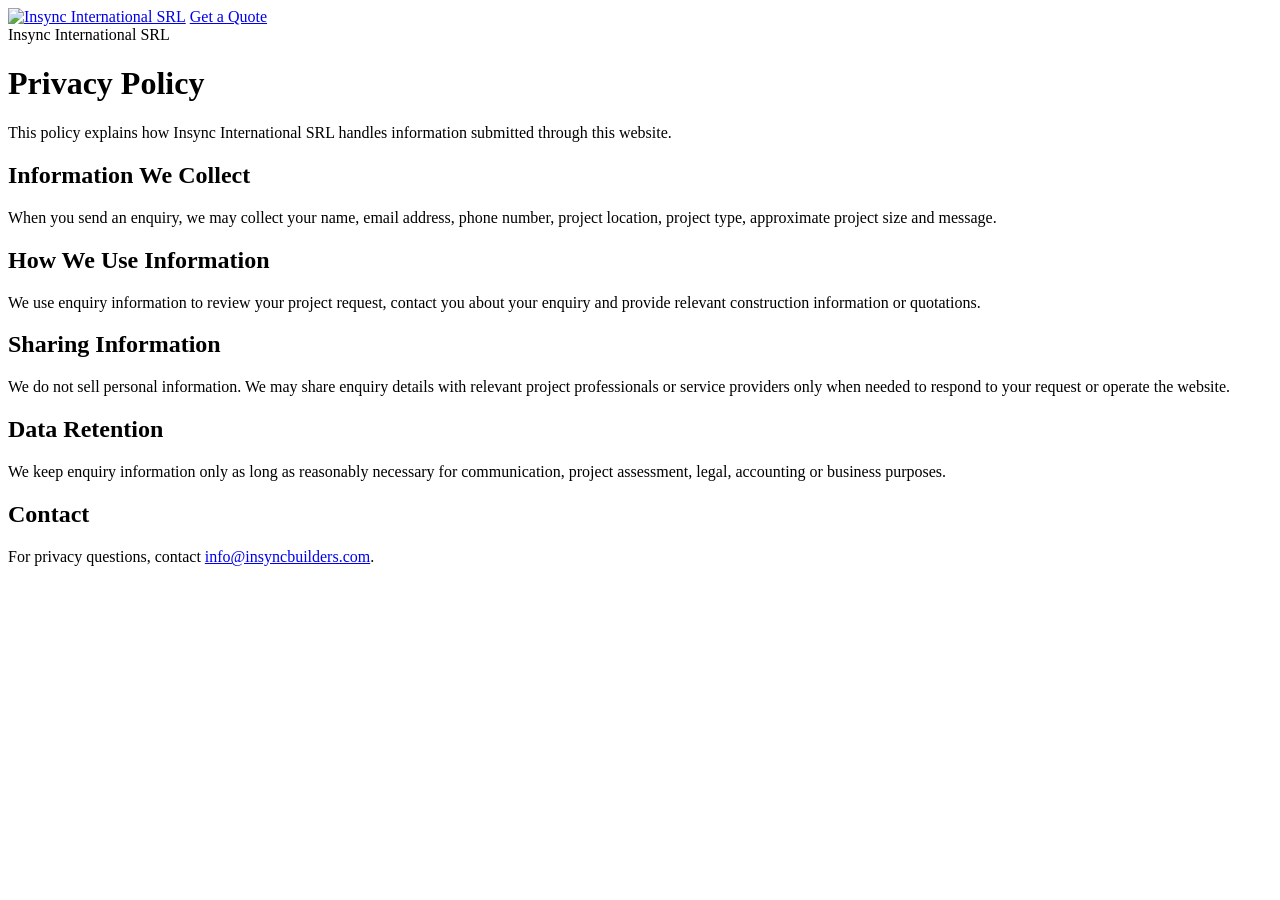
==== privacy-policy.html @ bcb9f0fe "Add files via upload" ====
<!DOCTYPE html>
<html lang="en">

<head>
  <meta charset="UTF-8">
  <meta name="viewport" content="width=device-width, initial-scale=1.0">
  <title>Privacy Policy | Insync International SRL</title>
  <meta name="description" content="Privacy Policy for Insync International SRL website enquiries.">
  <link rel="shortcut icon" type="image/x-icon" href="assets/img/fevicon.svg">
  <link rel="stylesheet" href="assets/css/vendor.css">
  <link rel="stylesheet" href="assets/css/insync-custom.css">
</head>

<body>
  <header class="site-header">
    <nav class="navbar">
      <div class="container">
        <a class="navbar-brand" href="index.html"><img src="assets/img/logo.png" alt="Insync International SRL"></a>
        <a class="quote-btn" href="index.html#contact">Get a Quote</a>
      </div>
    </nav>
  </header>
  <main class="legal-page">
    <div class="container">
      <span class="eyebrow">Insync International SRL</span>
      <h1>Privacy Policy</h1>
      <p>This policy explains how Insync International SRL handles information submitted through this website.</p>
      <h2>Information We Collect</h2>
      <p>When you send an enquiry, we may collect your name, email address, phone number, project location, project type, approximate project size and message.</p>
      <h2>How We Use Information</h2>
      <p>We use enquiry information to review your project request, contact you about your enquiry and provide relevant construction information or quotations.</p>
      <h2>Sharing Information</h2>
      <p>We do not sell personal information. We may share enquiry details with relevant project professionals or service providers only when needed to respond to your request or operate the website.</p>
      <h2>Data Retention</h2>
      <p>We keep enquiry information only as long as reasonably necessary for communication, project assessment, legal, accounting or business purposes.</p>
      <h2>Contact</h2>
      <p>For privacy questions, contact <a href="mailto:info@insyncbuilders.com">info@insyncbuilders.com</a>.</p>
    </div>
  </main>
</body>

</html>
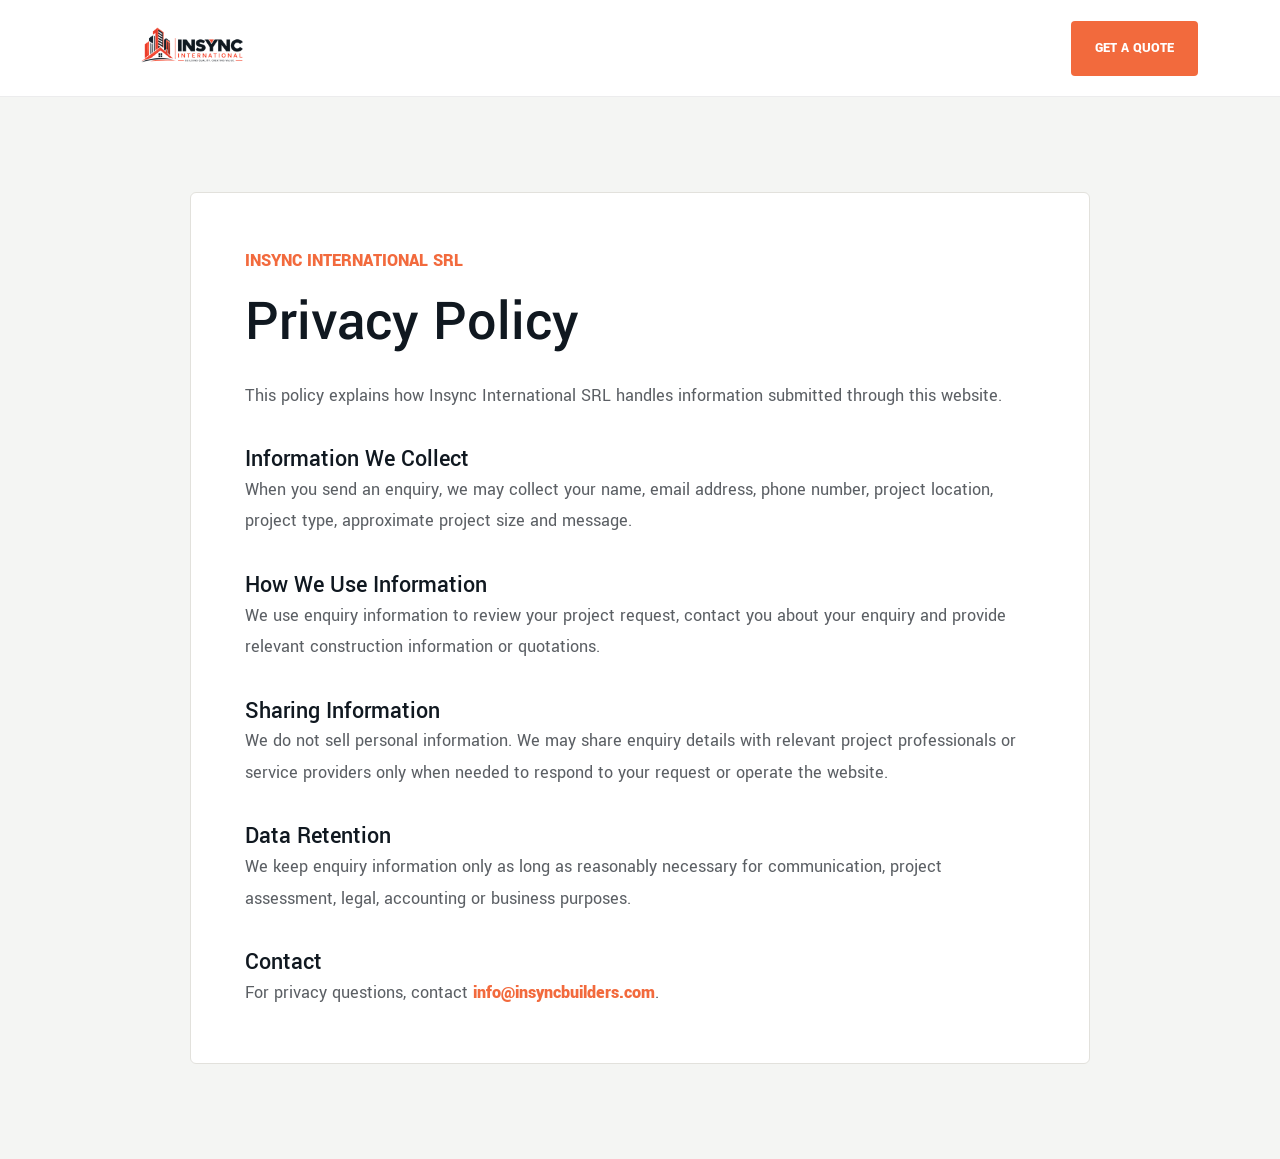
==== commit 43faf081: "Load Yantramanav via <link> so the site font actually applies" ====
--- a/privacy-policy.html
+++ b/privacy-policy.html
@@ -7,6 +7,9 @@
   <title>Privacy Policy | Insync International SRL</title>
   <meta name="description" content="Privacy Policy for Insync International SRL website enquiries.">
   <link rel="shortcut icon" type="image/x-icon" href="assets/img/fevicon.svg">
+  <link rel="preconnect" href="https://fonts.googleapis.com">
+  <link rel="preconnect" href="https://fonts.gstatic.com" crossorigin>
+  <link rel="stylesheet" href="https://fonts.googleapis.com/css2?family=Yantramanav:wght@100;300;400;500;700;900&display=swap">
   <link rel="stylesheet" href="assets/css/vendor.css">
   <link rel="stylesheet" href="assets/css/insync-custom.css">
 </head>
--- a/assets/css/insync-custom.css
+++ b/assets/css/insync-custom.css
@@ -0,0 +1,907 @@
+:root {
+  --insync-navy: #101820;
+  --insync-charcoal: #24272b;
+  --insync-coral: #f26a3d;
+  --insync-gold: #d7a94b;
+  --insync-ash: #f4f5f3;
+  --insync-line: #e2e1dc;
+  --insync-text: #5b5f64;
+}
+
+html {
+  scroll-behavior: smooth;
+}
+
+body {
+  color: var(--insync-charcoal);
+  background: #fff;
+}
+
+body,
+button,
+input,
+select,
+textarea {
+  letter-spacing: 0;
+}
+
+a {
+  text-decoration: none;
+}
+
+.site-header {
+  position: sticky;
+  top: 0;
+  z-index: 50;
+  background: rgba(255, 255, 255, 0.96);
+  border-bottom: 1px solid rgba(16, 24, 32, 0.08);
+  backdrop-filter: blur(10px);
+}
+
+.site-header .navbar {
+  min-height: 96px;
+}
+
+.navbar-brand img {
+  width: 220px;
+  max-height: 68px;
+  object-fit: contain;
+}
+
+.navbar-toggler {
+  border: 0;
+  box-shadow: none !important;
+}
+
+.navbar-toggler-icon {
+  background-image: none;
+  position: relative;
+  width: 30px;
+  height: 18px;
+  border-top: 2px solid var(--insync-navy);
+  border-bottom: 2px solid var(--insync-navy);
+}
+
+.navbar-toggler-icon::after {
+  content: "";
+  position: absolute;
+  left: 0;
+  right: 0;
+  top: 7px;
+  border-top: 2px solid var(--insync-navy);
+}
+
+.site-header .nav-link {
+  color: var(--insync-navy);
+  font-weight: 700;
+  padding: 12px 14px !important;
+}
+
+.site-header .nav-link:hover,
+.site-header .nav-link:focus {
+  color: var(--insync-coral);
+}
+
+.quote-btn,
+.hero-actions a,
+.text-btn,
+.final-cta a,
+.contact-actions a,
+.enquiry-form button {
+  display: inline-flex;
+  align-items: center;
+  justify-content: center;
+  min-height: 48px;
+  padding: 14px 24px;
+  border-radius: 4px;
+  background: var(--insync-coral);
+  color: #fff;
+  font-weight: 800;
+  text-transform: uppercase;
+  font-size: 14px;
+  border: 0;
+}
+
+.quote-btn:hover,
+.hero-actions a:hover,
+.text-btn:hover,
+.final-cta a:hover,
+.contact-actions a:hover,
+.enquiry-form button:hover {
+  background: var(--insync-navy);
+  color: #fff;
+}
+
+.hero-slider {
+  height: min(760px, calc(100vh - 86px));
+  min-height: 620px;
+}
+
+.hero-slide {
+  position: relative;
+  display: flex;
+  align-items: center;
+  overflow: hidden;
+  background-image: linear-gradient(90deg, rgba(16, 24, 32, 0.9), rgba(16, 24, 32, 0.58), rgba(16, 24, 32, 0.3)), var(--hero-image);
+  background-size: cover;
+  background-position: center;
+}
+
+.hero-slide::after {
+  content: "";
+  position: absolute;
+  inset: auto 0 0 0;
+  height: 10px;
+  background: linear-gradient(90deg, var(--insync-coral), var(--insync-gold));
+}
+
+.hero-content {
+  position: relative;
+  z-index: 1;
+  color: #fff;
+  padding-top: 40px;
+}
+
+.hero-content span,
+.eyebrow,
+.final-cta span {
+  display: inline-block;
+  color: var(--insync-coral);
+  font-weight: 900;
+  text-transform: uppercase;
+  letter-spacing: 0;
+  margin-bottom: 14px;
+}
+
+.hero-content h1 {
+  max-width: 790px;
+  color: #fff;
+  font-size: clamp(42px, 7vw, 82px);
+  line-height: 0.98;
+  margin-bottom: 24px;
+}
+
+.hero-content p {
+  max-width: 740px;
+  color: rgba(255, 255, 255, 0.9);
+  font-size: 20px;
+  line-height: 1.65;
+  margin-bottom: 32px;
+}
+
+.hero-actions {
+  display: flex;
+  flex-wrap: wrap;
+  gap: 14px;
+}
+
+.hero-actions a + a {
+  background: #fff;
+  color: var(--insync-navy);
+}
+
+.hero-controls {
+  position: absolute;
+  left: 50%;
+  bottom: 42px;
+  transform: translateX(-50%);
+  z-index: 2;
+}
+
+.swiper-pagination {
+  position: static;
+  text-align: left;
+}
+
+.swiper-pagination-bullet {
+  width: 34px;
+  height: 4px;
+  border-radius: 0;
+  background: #fff;
+  opacity: 0.5;
+}
+
+.swiper-pagination-bullet-active {
+  background: var(--insync-coral);
+  opacity: 1;
+}
+
+.highlights {
+  background: var(--insync-navy);
+  color: #fff;
+}
+
+.highlight-grid {
+  display: grid;
+  grid-template-columns: repeat(4, 1fr);
+}
+
+.highlight-grid div {
+  min-height: 150px;
+  padding: 36px 30px;
+  border-left: 1px solid rgba(255, 255, 255, 0.12);
+}
+
+.highlight-grid div:last-child {
+  border-right: 1px solid rgba(255, 255, 255, 0.12);
+}
+
+.highlight-grid strong {
+  display: block;
+  color: #fff;
+  text-transform: uppercase;
+  font-size: 24px;
+  margin-bottom: 8px;
+}
+
+.highlight-grid span {
+  color: rgba(255, 255, 255, 0.72);
+}
+
+.section {
+  padding: 110px 0;
+}
+
+.section-title {
+  max-width: 760px;
+  margin: 0 auto 48px;
+  text-align: center;
+}
+
+.section-title h2,
+.about-section h2,
+.approach-copy h2,
+.standards-section h2,
+.contact-section h2,
+.final-cta h2 {
+  color: var(--insync-navy);
+  font-size: clamp(34px, 4vw, 54px);
+  line-height: 1.08;
+  margin-bottom: 18px;
+}
+
+.section-title p,
+.about-section p,
+.approach-copy p,
+.standards-section p,
+.contact-section p {
+  color: var(--insync-text);
+  font-size: 17px;
+  line-height: 1.75;
+}
+
+.image-stack {
+  position: relative;
+  min-height: 570px;
+}
+
+.image-stack img {
+  position: absolute;
+  object-fit: cover;
+  box-shadow: 0 24px 60px rgba(16, 24, 32, 0.16);
+}
+
+.image-stack img:first-child {
+  inset: 0 90px 70px 0;
+  width: calc(100% - 90px);
+  height: 500px;
+  background: var(--insync-ash);
+}
+
+.image-stack img:last-child {
+  right: 0;
+  bottom: 0;
+  width: 48%;
+  height: 250px;
+  border: 10px solid #fff;
+}
+
+.mini-feature {
+  display: flex;
+  gap: 18px;
+  padding: 20px 0;
+  border-top: 1px solid var(--insync-line);
+}
+
+.mini-feature i {
+  width: 52px;
+  height: 52px;
+  display: inline-flex;
+  align-items: center;
+  justify-content: center;
+  flex: 0 0 52px;
+  background: rgba(242, 106, 61, 0.12);
+  color: var(--insync-coral);
+  border-radius: 4px;
+  font-size: 22px;
+}
+
+.mini-feature strong {
+  display: block;
+  color: var(--insync-navy);
+  font-size: 20px;
+}
+
+.mini-feature span {
+  display: block;
+  color: var(--insync-text);
+  line-height: 1.55;
+}
+
+.services-section,
+.work-section,
+.faq-section {
+  background: var(--insync-ash);
+}
+
+.service-grid,
+.why-grid,
+.standards-grid {
+  display: grid;
+  grid-template-columns: repeat(3, 1fr);
+  gap: 24px;
+}
+
+.service-grid article,
+.project-grid article,
+.why-grid div,
+.standards-grid div,
+.work-grid div,
+.contact-card {
+  background: #fff;
+  border: 1px solid var(--insync-line);
+  border-radius: 6px;
+}
+
+.service-grid img {
+  width: 100%;
+  height: 210px;
+  object-fit: cover;
+  border-radius: 6px 6px 0 0;
+}
+
+.service-grid article {
+  overflow: hidden;
+}
+
+.service-grid h3,
+.why-grid h3,
+.work-grid h3,
+.standards-grid h3,
+.project-grid h3 {
+  color: var(--insync-navy);
+  font-size: 22px;
+  line-height: 1.25;
+}
+
+.service-grid h3,
+.service-grid p,
+.service-grid a {
+  margin-left: 24px;
+  margin-right: 24px;
+}
+
+.service-grid h3 {
+  margin-top: 24px;
+}
+
+.service-grid p,
+.why-grid p,
+.work-grid p,
+.standards-grid p,
+.project-grid p {
+  color: var(--insync-text);
+  line-height: 1.65;
+}
+
+.service-link {
+  display: inline-block;
+  color: var(--insync-coral);
+  font-weight: 900;
+  text-transform: uppercase;
+  margin-bottom: 26px;
+}
+
+.filter-row {
+  display: flex;
+  justify-content: center;
+  gap: 10px;
+  flex-wrap: wrap;
+  margin-bottom: 30px;
+}
+
+.filter-row button {
+  border: 1px solid var(--insync-line);
+  background: #fff;
+  color: var(--insync-navy);
+  border-radius: 4px;
+  min-height: 44px;
+  padding: 10px 18px;
+  font-weight: 900;
+  text-transform: uppercase;
+}
+
+.filter-row button.active,
+.filter-row button:hover {
+  background: var(--insync-coral);
+  color: #fff;
+  border-color: var(--insync-coral);
+}
+
+.project-grid {
+  display: grid;
+  grid-template-columns: repeat(3, 1fr);
+  gap: 24px;
+}
+
+.project-grid article {
+  position: relative;
+  min-height: 430px;
+  overflow: hidden;
+  display: flex;
+  align-items: end;
+}
+
+.project-grid img {
+  position: absolute;
+  inset: 0;
+  width: 100%;
+  height: 100%;
+  object-fit: cover;
+}
+
+.project-grid article::after {
+  content: "";
+  position: absolute;
+  inset: 0;
+  background: linear-gradient(180deg, rgba(16, 24, 32, 0.06), rgba(16, 24, 32, 0.88));
+}
+
+.project-grid div {
+  position: relative;
+  z-index: 1;
+  padding: 28px;
+}
+
+.project-grid span {
+  display: inline-flex;
+  background: var(--insync-coral);
+  color: #fff;
+  padding: 6px 10px;
+  border-radius: 4px;
+  text-transform: uppercase;
+  font-size: 12px;
+  font-weight: 900;
+  margin-bottom: 12px;
+}
+
+.project-grid h3,
+.project-grid p {
+  color: #fff;
+}
+
+.approach-band {
+  min-height: 600px;
+  display: flex;
+  align-items: center;
+  background-image: linear-gradient(90deg, rgba(16, 24, 32, 0.9), rgba(16, 24, 32, 0.45)), url("https://images.unsplash.com/photo-1503387762-592deb58ef4e?auto=format&fit=crop&w=1800&q=82");
+  background-size: cover;
+  background-position: center;
+  color: #fff;
+}
+
+.approach-copy {
+  max-width: 680px;
+}
+
+.approach-copy h2,
+.approach-copy p {
+  color: #fff;
+}
+
+.why-grid div,
+.standards-grid div,
+.work-grid div {
+  padding: 30px;
+}
+
+.why-grid i {
+  color: var(--insync-coral);
+  font-size: 32px;
+  margin-bottom: 18px;
+}
+
+.work-grid {
+  display: grid;
+  grid-template-columns: repeat(4, 1fr);
+  gap: 20px;
+  counter-reset: work;
+}
+
+.work-grid span {
+  display: block;
+  color: var(--insync-coral);
+  font-size: 34px;
+  line-height: 1;
+  font-weight: 900;
+  margin-bottom: 18px;
+}
+
+.build-list {
+  display: grid;
+  grid-template-columns: repeat(3, 1fr);
+  gap: 16px;
+}
+
+.build-list span {
+  min-height: 86px;
+  display: flex;
+  align-items: center;
+  padding: 24px 28px;
+  background: var(--insync-navy);
+  color: #fff;
+  border-left: 6px solid var(--insync-coral);
+  font-size: 22px;
+  font-weight: 900;
+}
+
+.standards-section {
+  background: var(--insync-navy);
+}
+
+.standards-section h2,
+.standards-section p {
+  color: #fff;
+}
+
+.standards-grid {
+  grid-template-columns: repeat(2, 1fr);
+}
+
+.standards-grid div {
+  background: rgba(255, 255, 255, 0.07);
+  border-color: rgba(255, 255, 255, 0.12);
+}
+
+.standards-grid h3,
+.standards-grid p {
+  color: #fff;
+}
+
+.accordion {
+  max-width: 920px;
+  margin: 0 auto;
+}
+
+.accordion-item {
+  border: 1px solid var(--insync-line);
+  border-radius: 6px !important;
+  margin-bottom: 12px;
+  overflow: hidden;
+}
+
+.accordion-button {
+  color: var(--insync-navy);
+  font-weight: 900;
+  box-shadow: none !important;
+}
+
+.accordion-button:not(.collapsed) {
+  color: #fff;
+  background: var(--insync-coral);
+}
+
+.contact-section {
+  background: #fff;
+}
+
+.enquiry-form {
+  margin-top: 28px;
+}
+
+.enquiry-form label {
+  display: block;
+  color: var(--insync-navy);
+  font-weight: 800;
+  font-size: 14px;
+}
+
+.enquiry-form input,
+.enquiry-form select,
+.enquiry-form textarea {
+  display: block;
+  width: 100%;
+  min-height: 52px;
+  border: 1px solid var(--insync-line);
+  border-radius: 4px;
+  padding: 12px 14px;
+  margin-top: 8px;
+  color: var(--insync-navy);
+  background: #fff;
+}
+
+.enquiry-form textarea {
+  resize: vertical;
+}
+
+.enquiry-form input:focus,
+.enquiry-form select:focus,
+.enquiry-form textarea:focus {
+  outline: 3px solid rgba(242, 106, 61, 0.2);
+  border-color: var(--insync-coral);
+}
+
+.hidden {
+  display: none !important;
+}
+
+.consent {
+  margin: 16px 0 22px;
+  font-size: 14px !important;
+}
+
+.contact-card {
+  padding: 34px;
+  background: var(--insync-navy);
+  color: #fff;
+  border: 0;
+}
+
+.contact-card h2,
+.contact-card a,
+.contact-card dd {
+  color: #fff;
+}
+
+.contact-card dt {
+  color: var(--insync-coral);
+  font-weight: 900;
+  text-transform: uppercase;
+  margin-top: 18px;
+}
+
+.contact-card dd {
+  margin: 4px 0 0;
+}
+
+.contact-actions {
+  display: flex;
+  flex-wrap: wrap;
+  gap: 10px;
+  margin-top: 26px;
+}
+
+.contact-actions a {
+  min-height: 42px;
+  padding: 10px 14px;
+  font-size: 12px;
+}
+
+.map {
+  width: 100%;
+  height: 330px;
+  border: 0;
+  margin-top: 22px;
+  border-radius: 6px;
+  filter: grayscale(0.25);
+}
+
+.final-cta {
+  padding: 96px 0;
+  background-image: linear-gradient(90deg, rgba(16, 24, 32, 0.9), rgba(16, 24, 32, 0.6)), url("https://images.unsplash.com/photo-1512917774080-9991f1c4c750?auto=format&fit=crop&w=1800&q=82");
+  background-size: cover;
+  background-position: center;
+  text-align: center;
+}
+
+.final-cta h2,
+.final-cta p {
+  color: #fff;
+}
+
+.final-cta p {
+  max-width: 760px;
+  margin: 0 auto 28px;
+  font-size: 18px;
+  line-height: 1.7;
+}
+
+.site-footer {
+  background: #0b1117;
+  color: rgba(255, 255, 255, 0.76);
+  padding: 80px 0 28px;
+}
+
+.site-footer img {
+  display: block;
+  width: 260px;
+  max-height: 86px;
+  object-fit: contain;
+  object-position: left center;
+  background: transparent;
+  padding: 0;
+  border-radius: 0;
+  filter: brightness(0) invert(1);
+  margin: 0 0 22px 0 !important;
+  transform: translateX(-12px);
+}
+
+.site-footer .col-lg-5 {
+  text-align: left;
+}
+
+.site-footer h2,
+.site-footer h3 {
+  color: #fff;
+  margin-bottom: 18px;
+}
+
+.site-footer a {
+  display: block;
+  color: rgba(255, 255, 255, 0.76);
+  margin-bottom: 8px;
+}
+
+.site-footer a:hover {
+  color: var(--insync-coral);
+}
+
+.footer-bottom {
+  display: flex;
+  justify-content: space-between;
+  gap: 18px;
+  flex-wrap: wrap;
+  border-top: 1px solid rgba(255, 255, 255, 0.12);
+  padding-top: 24px;
+  margin-top: 44px;
+}
+
+.footer-bottom p {
+  margin: 0;
+}
+
+.footer-bottom a {
+  display: inline;
+}
+
+.legal-page {
+  padding: 95px 0;
+  background: var(--insync-ash);
+}
+
+.legal-page .container {
+  max-width: 900px;
+  background: #fff;
+  border: 1px solid var(--insync-line);
+  border-radius: 6px;
+  padding: 54px;
+}
+
+.legal-page h1 {
+  color: var(--insync-navy);
+  font-size: clamp(38px, 5vw, 58px);
+  margin-bottom: 22px;
+}
+
+.legal-page h2 {
+  color: var(--insync-navy);
+  font-size: 24px;
+  margin-top: 34px;
+}
+
+.legal-page p {
+  color: var(--insync-text);
+  line-height: 1.75;
+}
+
+.legal-page a {
+  color: var(--insync-coral);
+  font-weight: 800;
+}
+
+@media (max-width: 1199px) {
+  .site-header .navbar-collapse {
+    padding: 18px 0 24px;
+  }
+
+  .quote-btn {
+    width: 100%;
+    margin-top: 8px;
+  }
+}
+
+@media (max-width: 991px) {
+  .hero-slider {
+    height: auto;
+    min-height: 620px;
+  }
+
+  .hero-slide {
+    min-height: 620px;
+  }
+
+  .highlight-grid,
+  .service-grid,
+  .project-grid,
+  .why-grid,
+  .work-grid,
+  .build-list {
+    grid-template-columns: repeat(2, 1fr);
+  }
+
+  .section {
+    padding: 82px 0;
+  }
+
+  .image-stack {
+    min-height: 470px;
+  }
+}
+
+@media (max-width: 767px) {
+  .site-header .navbar {
+    min-height: 86px;
+  }
+
+  .navbar-brand img {
+    width: 175px;
+  }
+
+  .hero-slide {
+    min-height: 650px;
+    background-image: linear-gradient(90deg, rgba(16, 24, 32, 0.88), rgba(16, 24, 32, 0.72)), var(--hero-image);
+  }
+
+  .hero-content h1 {
+    font-size: 42px;
+  }
+
+  .hero-content p {
+    font-size: 17px;
+  }
+
+  .highlight-grid,
+  .service-grid,
+  .project-grid,
+  .why-grid,
+  .work-grid,
+  .build-list,
+  .standards-grid {
+    grid-template-columns: 1fr;
+  }
+
+  .highlight-grid div {
+    min-height: 110px;
+    border-right: 1px solid rgba(255, 255, 255, 0.12);
+  }
+
+  .image-stack {
+    min-height: auto;
+  }
+
+  .image-stack img,
+  .image-stack img:first-child,
+  .image-stack img:last-child {
+    position: static;
+    width: 100%;
+    height: auto;
+    border: 0;
+    margin-bottom: 14px;
+  }
+
+  .project-grid article {
+    min-height: 360px;
+  }
+
+  .footer-bottom {
+    display: block;
+  }
+
+  .footer-bottom p + p {
+    margin-top: 10px;
+  }
+
+  .legal-page .container {
+    padding: 32px 22px;
+  }
+}
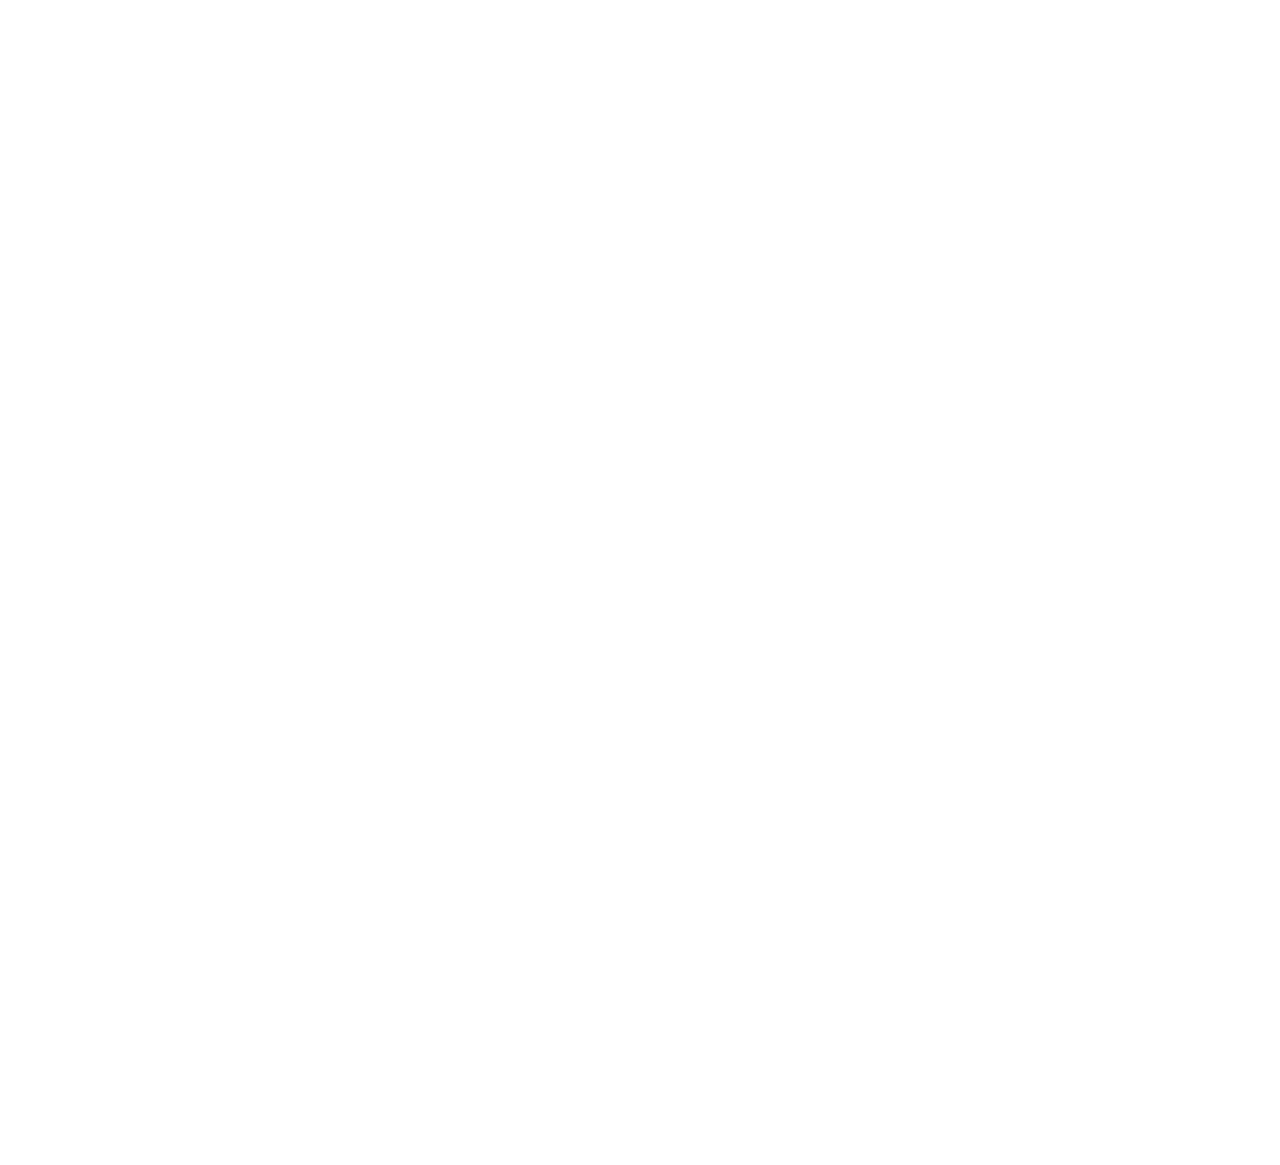
==== commit 118ee48d: "Romanian default with EN toggle, in-page form popup, larger logo" ====
--- a/privacy-policy.html
+++ b/privacy-policy.html
@@ -1,5 +1,5 @@
 <!DOCTYPE html>
-<html lang="en">
+<html lang="ro" class="lang-loading">
 
 <head>
   <meta charset="UTF-8">
@@ -12,6 +12,7 @@
   <link rel="stylesheet" href="https://fonts.googleapis.com/css2?family=Yantramanav:wght@100;300;400;500;700;900&display=swap">
   <link rel="stylesheet" href="assets/css/vendor.css">
   <link rel="stylesheet" href="assets/css/insync-custom.css">
+  <style>.lang-loading body{opacity:0}body{opacity:1;transition:opacity .18s ease}</style>
 </head>
 
 <body>
@@ -19,7 +20,13 @@
     <nav class="navbar">
       <div class="container">
         <a class="navbar-brand" href="index.html"><img src="assets/img/logo.png" alt="Insync International SRL"></a>
-        <a class="quote-btn" href="index.html#contact">Get a Quote</a>
+        <div class="nav-actions">
+          <div class="lang-switch" role="group" aria-label="Language / Limba" data-no-translate>
+            <button type="button" data-lang-option="ro" aria-pressed="true">RO</button>
+            <button type="button" data-lang-option="en" aria-pressed="false">EN</button>
+          </div>
+          <a class="quote-btn" href="index.html#contact">Get a Quote</a>
+        </div>
       </div>
     </nav>
   </header>
@@ -40,6 +47,7 @@
       <p>For privacy questions, contact <a href="mailto:info@insyncbuilders.com">info@insyncbuilders.com</a>.</p>
     </div>
   </main>
+  <script src="assets/js/insync-i18n.js"></script>
 </body>
 
 </html>
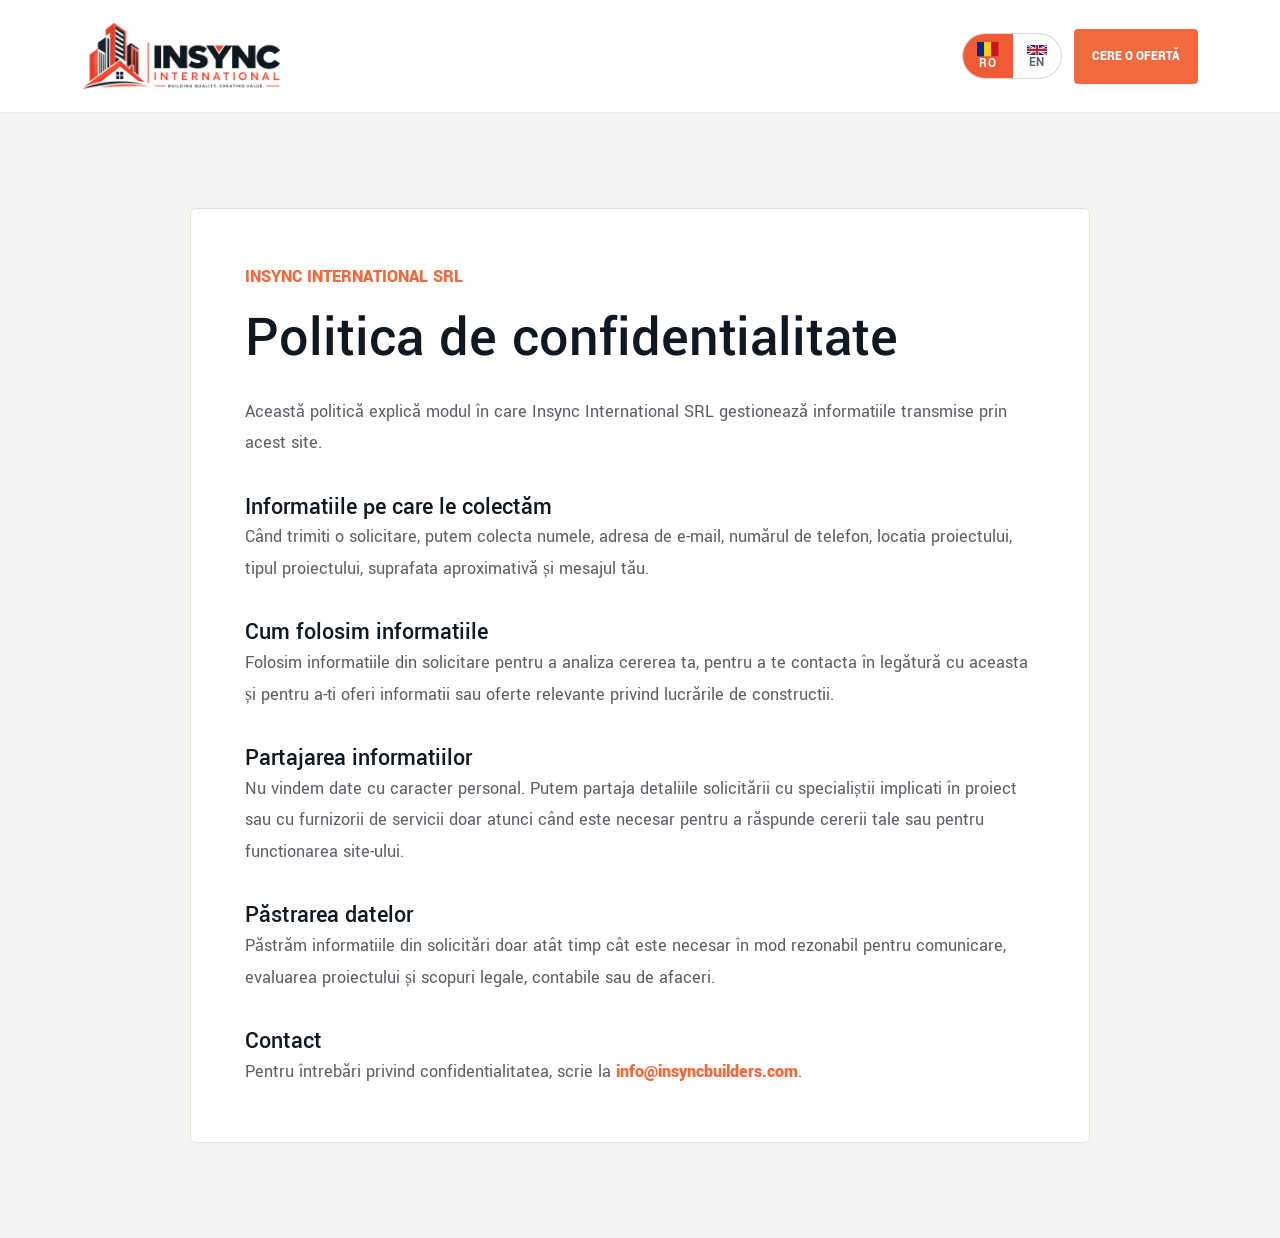
==== commit 69225365: "Flag language buttons, smaller logo, hCaptcha widget for Web3Forms" ====
--- a/privacy-policy.html
+++ b/privacy-policy.html
@@ -22,8 +22,14 @@
         <a class="navbar-brand" href="index.html"><img src="assets/img/logo.png" alt="Insync International SRL"></a>
         <div class="nav-actions">
           <div class="lang-switch" role="group" aria-label="Language / Limba" data-no-translate>
-            <button type="button" data-lang-option="ro" aria-pressed="true">RO</button>
-            <button type="button" data-lang-option="en" aria-pressed="false">EN</button>
+            <button type="button" data-lang-option="ro" aria-pressed="true" aria-label="Romana / Romanian">
+            <svg class="flag" viewBox="0 0 60 40" aria-hidden="true" focusable="false"><rect width="20" height="40" fill="#002B7F"/><rect x="20" width="20" height="40" fill="#FCD116"/><rect x="40" width="20" height="40" fill="#CE1126"/></svg>
+            <span>RO</span>
+            </button>
+            <button type="button" data-lang-option="en" aria-pressed="false" aria-label="English">
+            <svg class="flag" viewBox="0 0 60 30" aria-hidden="true" focusable="false"><clipPath id="ukClip"><path d="M30,15 h30 v15 z v15 h-30 z h-30 v-15 z v-15 h30 z"/></clipPath><path d="M0,0 v30 h60 v-30 z" fill="#00247d"/><path d="M0,0 L60,30 M60,0 L0,30" stroke="#fff" stroke-width="6"/><path d="M0,0 L60,30 M60,0 L0,30" clip-path="url(#ukClip)" stroke="#cf142b" stroke-width="4"/><path d="M30,0 v30 M0,15 h60" stroke="#fff" stroke-width="10"/><path d="M30,0 v30 M0,15 h60" stroke="#cf142b" stroke-width="6"/></svg>
+            <span>EN</span>
+            </button>
           </div>
           <a class="quote-btn" href="index.html#contact">Get a Quote</a>
         </div>
--- a/assets/css/insync-custom.css
+++ b/assets/css/insync-custom.css
@@ -39,12 +39,13 @@
 }
 
 .site-header .navbar {
-  min-height: 96px;
+  min-height: 112px;
 }
 
 .navbar-brand img {
-  width: 220px;
-  max-height: 68px;
+  width: auto;
+  height: 78px;
+  max-height: none;
   object-fit: contain;
 }
 
@@ -714,16 +715,17 @@
 
 .site-footer img {
   display: block;
-  width: 260px;
-  max-height: 86px;
+  width: auto;
+  height: 104px;
+  max-width: 100%;
   object-fit: contain;
   object-position: left center;
   background: transparent;
   padding: 0;
   border-radius: 0;
   filter: brightness(0) invert(1);
-  margin: 0 0 22px 0 !important;
-  transform: translateX(-12px);
+  margin: 0 0 26px 0 !important;
+  transform: none;
 }
 
 .site-footer .col-lg-5 {
@@ -840,11 +842,16 @@
 
 @media (max-width: 767px) {
   .site-header .navbar {
-    min-height: 86px;
+    min-height: 92px;
   }
 
   .navbar-brand img {
-    width: 175px;
+    width: auto;
+    height: 58px;
+  }
+
+  .site-footer img {
+    height: 76px;
   }
 
   .hero-slide {
@@ -905,3 +912,209 @@
     padding: 32px 22px;
   }
 }
+
+/* ==========================================================================
+   Language switch + enquiry confirmation popup
+   ========================================================================== */
+
+.nav-actions {
+  display: flex;
+  align-items: center;
+  gap: 18px;
+}
+
+.lang-switch {
+  display: inline-flex;
+  border: 1px solid rgba(16, 24, 32, 0.16);
+  border-radius: 999px;
+  overflow: hidden;
+  background: #fff;
+  flex: 0 0 auto;
+}
+
+.lang-switch button {
+  border: 0;
+  background: transparent;
+  color: #55636f;
+  font-weight: 700;
+  font-size: 13px;
+  letter-spacing: 0.06em;
+  padding: 8px 14px;
+  line-height: 1;
+  cursor: pointer;
+  transition: background 0.2s ease, color 0.2s ease;
+}
+
+.lang-switch button:hover {
+  color: #101820;
+}
+
+.lang-switch button.active {
+  background: #ee5b34;
+  color: #fff;
+}
+
+.lang-switch button:focus-visible {
+  outline: 2px solid #ee5b34;
+  outline-offset: 2px;
+}
+
+body.modal-locked {
+  overflow: hidden;
+}
+
+.form-modal {
+  position: fixed;
+  inset: 0;
+  z-index: 2000;
+  display: flex;
+  align-items: center;
+  justify-content: center;
+  padding: 24px;
+  background: rgba(11, 17, 23, 0.72);
+  backdrop-filter: blur(4px);
+  opacity: 0;
+  visibility: hidden;
+  transition: opacity 0.22s ease, visibility 0.22s ease;
+}
+
+.form-modal.is-open {
+  opacity: 1;
+  visibility: visible;
+}
+
+.form-modal-card {
+  position: relative;
+  width: 100%;
+  max-width: 480px;
+  background: #fff;
+  border-radius: 18px;
+  padding: 48px 40px 40px;
+  text-align: center;
+  box-shadow: 0 30px 80px rgba(11, 17, 23, 0.35);
+  transform: translateY(16px) scale(0.98);
+  transition: transform 0.24s ease;
+}
+
+.form-modal.is-open .form-modal-card {
+  transform: none;
+}
+
+.form-modal-close {
+  position: absolute;
+  top: 14px;
+  right: 18px;
+  border: 0;
+  background: transparent;
+  font-size: 30px;
+  line-height: 1;
+  color: #98a4ae;
+  cursor: pointer;
+  padding: 4px 8px;
+}
+
+.form-modal-close:hover {
+  color: #101820;
+}
+
+.form-modal-icon {
+  font-size: 58px;
+  line-height: 1;
+  margin-bottom: 20px;
+}
+
+.form-modal-card[data-state="success"] .fa-circle-exclamation,
+.form-modal-card[data-state="error"] .fa-circle-check {
+  display: none;
+}
+
+.form-modal-card[data-state="success"] .fa-circle-check {
+  color: #1f9d55;
+}
+
+.form-modal-card[data-state="error"] .fa-circle-exclamation {
+  color: #ee5b34;
+}
+
+.form-modal-title {
+  font-size: 30px;
+  margin: 0 0 12px;
+  color: #101820;
+}
+
+.form-modal-text {
+  font-size: 17px;
+  line-height: 1.65;
+  color: #55636f;
+  margin: 0 0 28px;
+}
+
+.form-modal-dismiss {
+  border: 0;
+  border-radius: 8px;
+  background: #ee5b34;
+  color: #fff;
+  font-weight: 700;
+  letter-spacing: 0.04em;
+  text-transform: uppercase;
+  font-size: 14px;
+  padding: 14px 40px;
+  cursor: pointer;
+  transition: background 0.2s ease;
+}
+
+.form-modal-dismiss:hover {
+  background: #101820;
+}
+
+.enquiry-form button[type="submit"]:disabled {
+  opacity: 0.65;
+  cursor: progress;
+}
+
+@media (max-width: 1199px) {
+  .nav-actions {
+    justify-content: flex-start;
+    padding-top: 8px;
+  }
+}
+
+@media (max-width: 575px) {
+  .form-modal-card {
+    padding: 42px 24px 32px;
+  }
+
+  .form-modal-title {
+    font-size: 25px;
+  }
+}
+
+/* Romanian nav labels are longer than English - tighten the bar on smaller
+   desktops so the menu stays on one line before the hamburger breakpoint. */
+@media (min-width: 1200px) and (max-width: 1399px) {
+  .site-header .nav-link {
+    padding: 12px 9px !important;
+    font-size: 15px;
+  }
+
+  .nav-actions {
+    gap: 12px;
+  }
+
+  .nav-actions .quote-btn {
+    padding: 14px 18px;
+    font-size: 13px;
+  }
+
+  .navbar-brand img {
+    height: 68px;
+  }
+}
+
+/* Bootstrap g-5 rows use a 48px gutter, which is wider than the container
+   padding on phones and pushed the page 12px sideways. */
+@media (max-width: 991px) {
+  .row.g-5 {
+    --bs-gutter-x: 1.5rem;
+  }
+}
